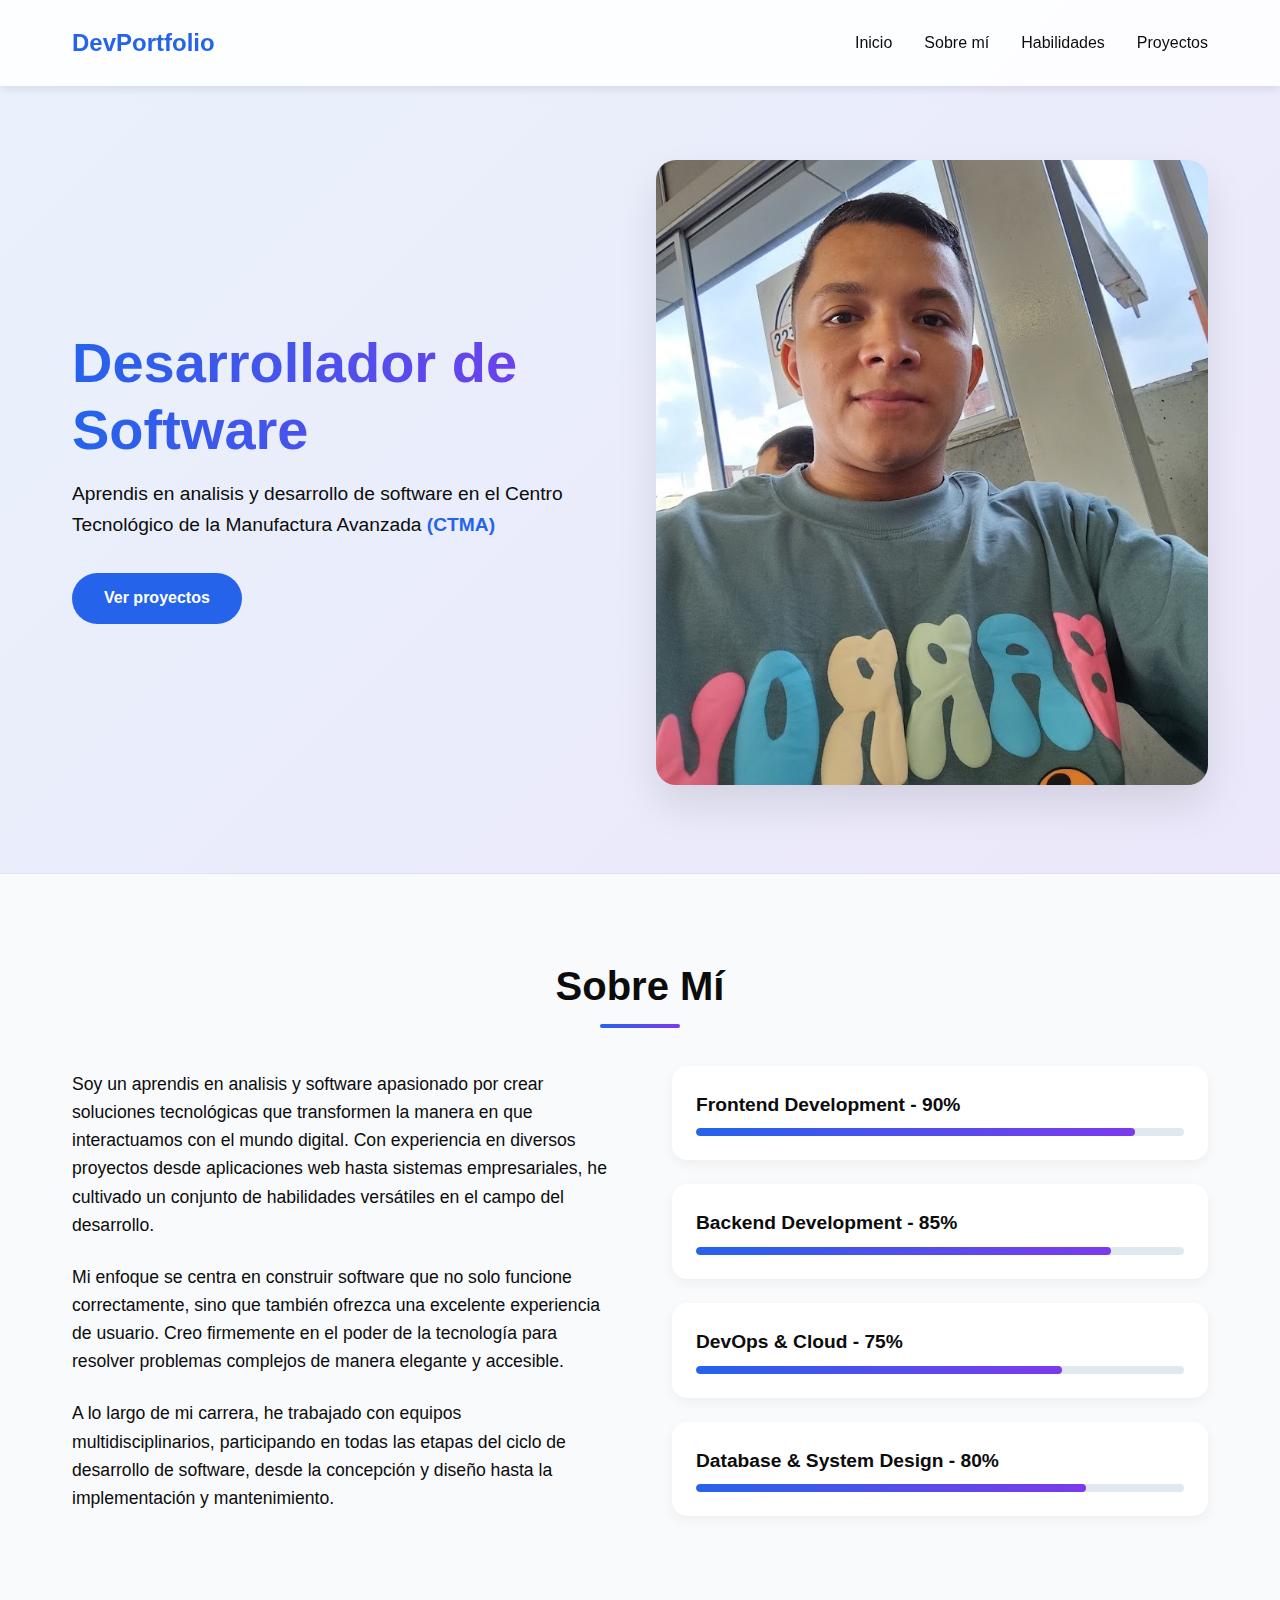
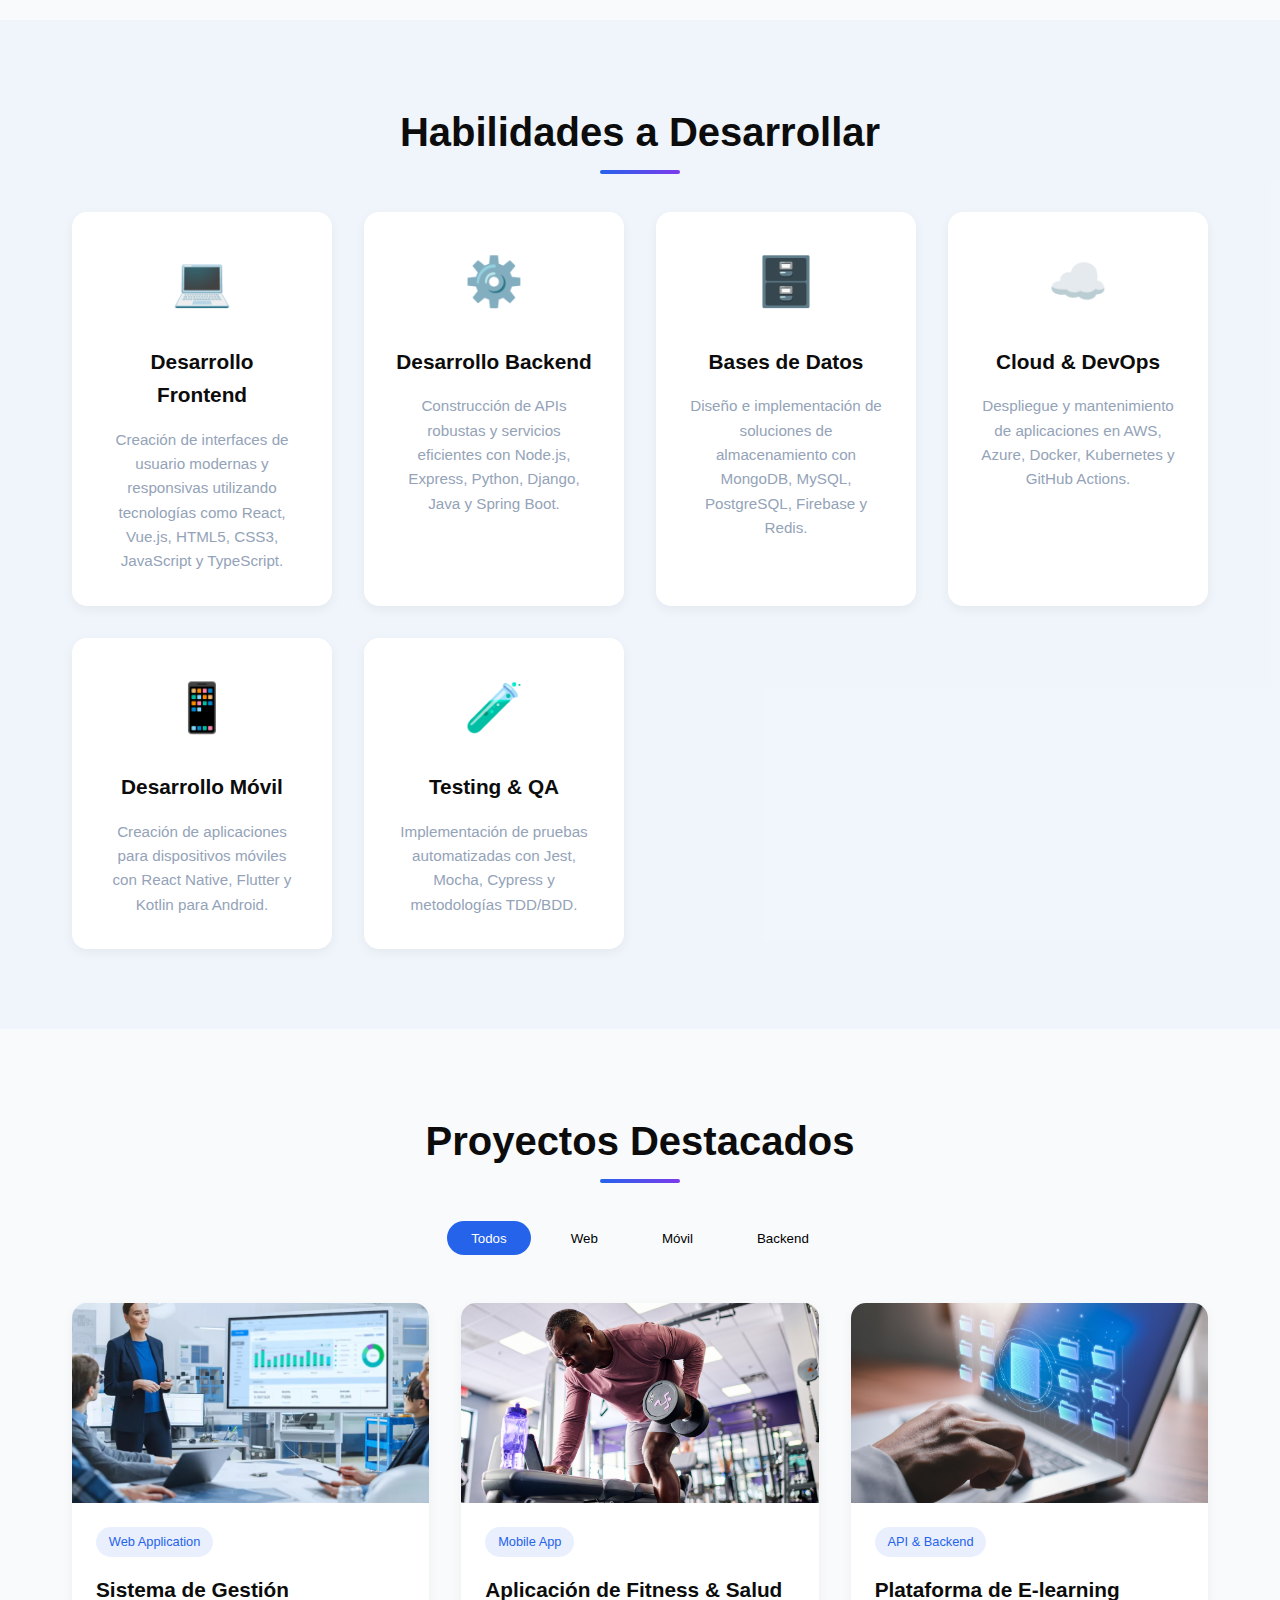
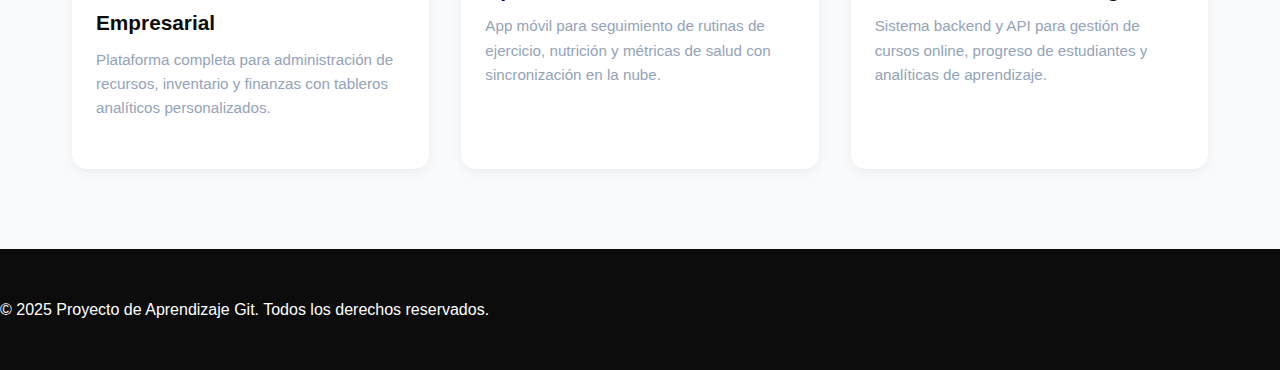
==== Portada.html @ 5f703d99 "actualizando" ====
<!doctype html>
<html lang="es">
<head>
  <meta charset="utf-8">
  <meta name="viewport" content="width=device-width, initial-scale=1">
  <title>Mi Portafolio | Desarrollador de Software</title>
  <link rel="stylesheet" href="css/portada.css">
  <meta name="description" content="">

  <meta property="og:title" content="">
  <meta property="og:type" content="">
  <meta property="og:url" content="">
  <meta property="og:image" content="">
  <meta property="og:image:alt" content="">

  <meta name="theme-color" content="#fafafa">
</head>

<body>
<!-- Header with Navigation -->
<header>
  <div class="container">
    <nav>
      <div class="logo">DevPortfolio</div>
      <div class="nav-links">
        <a href="index.html">Inicio</a>
        <a href="#about">Sobre mí</a>
        <a href="#skills">Habilidades</a>
        <a href="#projects">Proyectos</a>
      </div>
    </nav>
  </div>
</header>

<!-- Hero Section -->
<section id="home" class="hero">
  <div class="container hero-container">
    <div class="hero-content">
      <h1>Desarrollador de Software</h1>
      <p>Aprendis en analisis y desarrollo de software <span class="highlight"></span> en el Centro Tecnológico de la Manufactura Avanzada <span class="highlight">(CTMA)</span></p>
      <a href="#projects" class="btn btn-primary">Ver proyectos</a>
    </div>
    <div class="hero-image">
      <img src="img/IMG_20241206_170007.jpg" alt="Desarrollador profesional">
    </div>
  </div>
</section>

<!-- About Section -->
<section id="about" class="about">
  <div class="container">
    <h2 class="section-title">Sobre Mí</h2>
    <div class="about-content">
      <div class="about-text">
        <p>Soy un aprendis en analisis y software apasionado por crear soluciones tecnológicas que transformen la manera en que interactuamos con el mundo digital. Con experiencia en diversos proyectos desde aplicaciones web hasta sistemas empresariales, he cultivado un conjunto de habilidades versátiles en el campo del desarrollo.</p>
        <p>Mi enfoque se centra en construir software que no solo funcione correctamente, sino que también ofrezca una excelente experiencia de usuario. Creo firmemente en el poder de la tecnología para resolver problemas complejos de manera elegante y accesible.</p>
        <p>A lo largo de mi carrera, he trabajado con equipos multidisciplinarios, participando en todas las etapas del ciclo de desarrollo de software, desde la concepción y diseño hasta la implementación y mantenimiento.</p>
      </div>
      <div class="about-stats">
        <div class="stat-card">
          <h3>Frontend Development - 90%</h3>
          <div class="progress-bar">
            <div class="progress" style="width: 90%;"></div>
          </div>
        </div>
        <div class="stat-card">
          <h3>Backend Development - 85%</h3>
          <div class="progress-bar">
            <div class="progress" style="width: 85%;"></div>
          </div>
        </div>
        <div class="stat-card">
          <h3>DevOps & Cloud - 75%</h3>
          <div class="progress-bar">
            <div class="progress" style="width: 75%;"></div>
          </div>
        </div>
        <div class="stat-card">
          <h3>Database & System Design - 80%</h3>
          <div class="progress-bar">
            <div class="progress" style="width: 80%;"></div>
          </div>
        </div>
      </div>
    </div>
  </div>
</section>

<!-- Skills Section -->
<section id="skills" class="skills">
  <div class="container">
    <h2 class="section-title">Habilidades a Desarrollar</h2>
    <div class="skills-container">
      <div class="skill-card">
        <div class="skill-icon">&#128187;</div>
        <h3>Desarrollo Frontend</h3>
        <p>Creación de interfaces de usuario modernas y responsivas utilizando tecnologías como React, Vue.js, HTML5, CSS3, JavaScript y TypeScript.</p>
      </div>
      <div class="skill-card">
        <div class="skill-icon">⚙️</div>
        <h3>Desarrollo Backend</h3>
        <p>Construcción de APIs robustas y servicios eficientes con Node.js, Express, Python, Django, Java y Spring Boot.</p>
      </div>
      <div class="skill-card">
        <div class="skill-icon">🗄️</div>
        <h3>Bases de Datos</h3>
        <p>Diseño e implementación de soluciones de almacenamiento con MongoDB, MySQL, PostgreSQL, Firebase y Redis.</p>
      </div>
      <div class="skill-card">
        <div class="skill-icon">☁️</div>
        <h3>Cloud & DevOps</h3>
        <p>Despliegue y mantenimiento de aplicaciones en AWS, Azure, Docker, Kubernetes y GitHub Actions.</p>
      </div>
      <div class="skill-card">
        <div class="skill-icon">📱</div>
        <h3>Desarrollo Móvil</h3>
        <p>Creación de aplicaciones para dispositivos móviles con React Native, Flutter y Kotlin para Android.</p>
      </div>
      <div class="skill-card">
        <div class="skill-icon">🧪</div>
        <h3>Testing & QA</h3>
        <p>Implementación de pruebas automatizadas con Jest, Mocha, Cypress y metodologías TDD/BDD.</p>
      </div>
    </div>
  </div>
</section>

<!-- Projects Section -->
<section id="projects" class="projects">
  <div class="container">
    <h2 class="section-title">Proyectos Destacados</h2>
    <div class="project-filters">
      <button class="filter-btn active">Todos</button>
      <button class="filter-btn">Web</button>
      <button class="filter-btn">Móvil</button>
      <button class="filter-btn">Backend</button>
    </div>
    <div class="projects-grid">
      <div class="project-card">
        <div class="project-img">
          <img src="img/BLOG_PAGE_1-1024x683.webp" alt="Proyecto 1">
        </div>
        <div class="project-content">
          <span class="project-category">Web Application</span>
          <h3>Sistema de Gestión Empresarial</h3>
          <p>Plataforma completa para administración de recursos, inventario y finanzas con tableros analíticos personalizados.</p>
          <div class="project-links">
          </div>
        </div>
      </div>
      <div class="project-card">
        <div class="project-img">
          <img src="img/images.jpeg" alt="Proyecto 2">
        </div>
        <div class="project-content">
          <span class="project-category">Mobile App</span>
          <h3>Aplicación de Fitness & Salud</h3>
          <p>App móvil para seguimiento de rutinas de ejercicio, nutrición y métricas de salud con sincronización en la nube.</p>
          <div class="project-links">
          </div>
        </div>
      </div>
      <div class="project-card">
        <div class="project-img">
          <img src="img/Diseño sin título (56)_0.jpg" alt="Proyecto 3">
        </div>
        <div class="project-content">
          <span class="project-category">API & Backend</span>
          <h3>Plataforma de E-learning</h3>
          <p>Sistema backend y API para gestión de cursos online, progreso de estudiantes y analíticas de aprendizaje.</p>
          <div class="project-links">
          </div>
        </div>
      </div>
    </div>
  </div>
</section>

<footer>
  <p>&copy; 2025 Proyecto de Aprendizaje Git. Todos los derechos reservados.</p>
</footer>
<script src="js/script.js"></script>
</body>
</html>
---- css/portada.css ----
:root {
  --primary-color: #2563eb;
  --primary-dark: #1d4ed8;
  --primary-light: #60a5fa;
  --secondary-color: #10b981;
  --dark-color: #0c0c0c;
  --light-color: #f8fafc;
  --gray-color: #94a3b8;
  --accent-color: #7c3aed;
}

* {
  margin: 0;
  padding: 0;
  box-sizing: border-box;
  font-family: 'Segoe UI', 'Roboto', 'Helvetica Neue', sans-serif;
}

html {
  scroll-behavior: smooth;
}

body {
  background-color: var(--light-color);
  color: var(--dark-color);
  line-height: 1.6;
}

a {
  text-decoration: none;
  color: var(--primary-color);
  transition: color 0.3s ease;
}

a:hover {
  color: var(--primary-dark);
}

.container {
  max-width: 1200px;
  margin: 0 auto;
  padding: 0 2rem;
}

/* Header and Navigation */
header {
  position: fixed;
  top: 0;
  left: 0;
  width: 100%;
  background-color: rgba(255, 255, 255, 0.9);
  backdrop-filter: blur(10px);
  box-shadow: 0 2px 10px rgba(0, 0, 0, 0.1);
  z-index: 1000;
}

nav {
  display: flex;
  justify-content: space-between;
  align-items: center;
  padding: 1.5rem 0;
}

.logo {
  font-size: 1.5rem;
  font-weight: 700;
  color: var(--primary-color);
}

.nav-links {
  display: flex;
  gap: 2rem;
}

.nav-links a {
  color: var(--dark-color);
  font-weight: 500;
}

.nav-links a:hover {
  color: var(--primary-color);
}

.contact-btn {
  background-color: var(--primary-color);
  color: white !important;
  padding: 0.5rem 1.5rem;
  border-radius: 30px;
  transition: background-color 0.3s ease;
}

.contact-btn:hover {
  background-color: var(--primary-dark);
}

/* Hero Section */
.hero {
  padding: 10rem 0 5rem;
  background: linear-gradient(135deg, rgba(96, 165, 250, 0.1) 0%, rgba(124, 58, 237, 0.1) 100%);
  border-bottom: 1px solid rgba(0, 0, 0, 0.05);
}

.hero-container {
  display: flex;
  align-items: center;
  justify-content: space-between;
  gap: 2rem;
}

.hero-content {
  flex: 1;
}

.hero-image {
  flex: 1;
  text-align: center;
}

.hero-image img {
  max-width: 100%;
  border-radius: 20px;
  box-shadow: 0 20px 40px rgba(0, 0, 0, 0.1);
  animation: float 6s ease-in-out infinite;
}

@keyframes float {
  0% { transform: translateY(0px); }
  50% { transform: translateY(-20px); }
  100% { transform: translateY(0px); }
}

.hero h1 {
  font-size: 3.5rem;
  font-weight: 800;
  margin-bottom: 1rem;
  line-height: 1.2;
  background: linear-gradient(to right, var(--primary-color), var(--accent-color));
  -webkit-background-clip: text;
  -webkit-text-fill-color: transparent;
}

.hero p {
  font-size: 1.2rem;
  color: var(--dark-color);
  margin-bottom: 2rem;
  max-width: 600px;
}

.highlight {
  color: var(--primary-color);
  font-weight: 600;
}

.btn {
  display: inline-block;
  background-color: var(--primary-color);
  color: white;
  padding: 0.8rem 2rem;
  border-radius: 30px;
  font-weight: 600;
  transition: all 0.3s ease;
  margin-right: 1rem;
  border: none;
  cursor: pointer;
}

.btn-primary {
  background-color: var(--primary-color);
}

.btn-primary:hover {
  background-color: var(--primary-dark);
  transform: translateY(-3px);
  box-shadow: 0 10px 20px rgba(37, 99, 235, 0.2);
}

.btn-secondary {
  background-color: transparent;
  color: var(--primary-color);
  border: 2px solid var(--primary-color);
}

.btn-secondary:hover {
  background-color: var(--primary-color);
  color: white;
  transform: translateY(-3px);
  box-shadow: 0 10px 20px rgba(37, 99, 235, 0.1);
}

/* About Section */
.about {
  padding: 5rem 0;
}

.section-title {
  font-size: 2.5rem;
  font-weight: 700;
  margin-bottom: 3rem;
  text-align: center;
  position: relative;
}

.section-title::after {
  content: "";
  position: absolute;
  bottom: -10px;
  left: 50%;
  transform: translateX(-50%);
  width: 80px;
  height: 4px;
  background: linear-gradient(to right, var(--primary-color), var(--accent-color));
  border-radius: 2px;
}

.about-content {
  display: flex;
  gap: 4rem;
  align-items: center;
}

.about-text {
  flex: 1;
}

.about-text p {
  margin-bottom: 1.5rem;
  font-size: 1.1rem;
}

.about-stats {
  flex: 1;
}

.stat-card {
  background-color: white;
  border-radius: 15px;
  padding: 1.5rem;
  margin-bottom: 1.5rem;
  box-shadow: 0 4px 12px rgba(0, 0, 0, 0.05);
  transition: transform 0.3s ease, box-shadow 0.3s ease;
}

.stat-card:hover {
  transform: translateY(-5px);
  box-shadow: 0 8px 24px rgba(0, 0, 0, 0.1);
}

.stat-card h3 {
  font-size: 1.2rem;
  margin-bottom: 0.5rem;
  color: var(--dark-color);
}

.progress-bar {
  height: 8px;
  background-color: #e2e8f0;
  border-radius: 4px;
  overflow: hidden;
}

.progress {
  height: 100%;
  background: linear-gradient(to right, var(--primary-color), var(--accent-color));
  border-radius: 4px;
}

/* Skills Section */
.skills {
  padding: 5rem 0;
  background-color: rgba(96, 165, 250, 0.05);
}

.skills-container {
  display: grid;
  grid-template-columns: repeat(auto-fill, minmax(250px, 1fr));
  gap: 2rem;
}

.skill-card {
  background-color: white;
  border-radius: 15px;
  padding: 2rem;
  text-align: center;
  box-shadow: 0 4px 12px rgba(0, 0, 0, 0.05);
  transition: transform 0.3s ease, box-shadow 0.3s ease;
}

.skill-card:hover {
  transform: translateY(-5px);
  box-shadow: 0 8px 24px rgba(0, 0, 0, 0.1);
}

.skill-icon {
  margin-bottom: 1.5rem;
  font-size: 3rem;
  color: var(--primary-color);
}

.skill-card h3 {
  font-size: 1.3rem;
  margin-bottom: 1rem;
}

.skill-card p {
  color: var(--gray-color);
  font-size: 0.95rem;
}

/* Projects Section */
.projects {
  padding: 5rem 0;
}

.project-filters {
  display: flex;
  justify-content: center;
  gap: 1rem;
  margin-bottom: 3rem;
}

.filter-btn {
  background-color: transparent;
  border: none;
  padding: 0.6rem 1.5rem;
  border-radius: 30px;
  font-weight: 500;
  cursor: pointer;
  transition: all 0.3s ease;
}

.filter-btn.active, .filter-btn:hover {
  background-color: var(--primary-color);
  color: white;
}

.projects-grid {
  display: grid;
  grid-template-columns: repeat(auto-fill, minmax(350px, 1fr));
  gap: 2rem;
}

.project-card {
  background-color: white;
  border-radius: 15px;
  overflow: hidden;
  box-shadow: 0 4px 12px rgba(0, 0, 0, 0.05);
  transition: transform 0.3s ease, box-shadow 0.3s ease;
}

.project-card:hover {
  transform: translateY(-5px);
  box-shadow: 0 8px 24px rgba(0, 0, 0, 0.1);
}

.project-img {
  width: 100%;
  height: 200px;
  overflow: hidden;
}

.project-img img {
  width: 100%;
  height: 100%;
  object-fit: cover;
  transition: transform 0.5s ease;
}

.project-card:hover .project-img img {
  transform: scale(1.05);
}

.project-content {
  padding: 1.5rem;
}

.project-content h3 {
  font-size: 1.3rem;
  margin-bottom: 0.5rem;
}

.project-category {
  display: inline-block;
  background-color: rgba(37, 99, 235, 0.1);
  color: var(--primary-color);
  padding: 0.3rem 0.8rem;
  border-radius: 20px;
  font-size: 0.8rem;
  margin-bottom: 1rem;
}

.project-content p {
  margin-bottom: 1.5rem;
  color: var(--gray-color);
  font-size: 0.95rem;
}

.project-links {
  display: flex;
  gap: 1rem;
}

.project-links a {
  font-size: 0.9rem;
  display: flex;
  align-items: center;
  gap: 0.3rem;
}

/* Testimonials Section */
.testimonials {
  padding: 5rem 0;
  background-color: rgba(96, 165, 250, 0.05);
}

.testimonials-container {
  max-width: 800px;
  margin: 0 auto;
}

.testimonial {
  background-color: white;
  padding: 2rem;
  border-radius: 15px;
  box-shadow: 0 4px 12px rgba(0, 0, 0, 0.05);
  margin-bottom: 2rem;
}

.testimonial-content {
  margin-bottom: 1.5rem;
  font-size: 1.1rem;
  font-style: italic;
  color: var(--dark-color);
}

.testimonial-author {
  display: flex;
  align-items: center;
  gap: 1rem;
}

.author-img {
  width: 60px;
  height: 60px;
  border-radius: 50%;
  overflow: hidden;
}

.author-img img {
  width: 100%;
  height: 100%;
  object-fit: cover;
}

.author-info h4 {
  font-size: 1.1rem;
  margin-bottom: 0.2rem;
}

.author-info p {
  color: var(--gray-color);
  font-size: 0.9rem;
}

/* Contact Section */
.contact {
  padding: 5rem 0;
}

.contact-container {
  max-width: 800px;
  margin: 0 auto;
}

.contact-form {
  background-color: white;
  padding: 3rem;
  border-radius: 15px;
  box-shadow: 0 8px 30px rgba(0, 0, 0, 0.05);
}

.form-group {
  margin-bottom: 1.5rem;
}

.form-group label {
  display: block;
  margin-bottom: 0.5rem;
  font-weight: 500;
}

.form-control {
  width: 100%;
  padding: 0.8rem;
  border-radius: 8px;
  border: 1px solid #e2e8f0;
  font-size: 1rem;
  transition: border-color 0.3s ease;
}

.form-control:focus {
  outline: none;
  border-color: var(--primary-color);
}

textarea.form-control {
  min-height: 150px;
  resize: vertical;
}

.submit-btn {
  background-color: var(--primary-color);
  color: white;
  padding: 1rem 2rem;
  border: none;
  border-radius: 30px;
  font-size: 1rem;
  font-weight: 600;
  cursor: pointer;
  transition: all 0.3s ease;
  display: inline-block;
}

.submit-btn:hover {
  background-color: var(--primary-dark);
  transform: translateY(-3px);
  box-shadow: 0 10px 20px rgba(37, 99, 235, 0.2);
}

/* Footer */
footer {
  background-color: var(--dark-color);
  color: white;
  padding: 3rem 0;
}

.footer-container {
  display: flex;
  justify-content: space-between;
  flex-wrap: wrap;
  gap: 2rem;
}

.footer-col {
  flex: 1;
  min-width: 200px;
}

.footer-col h3 {
  font-size: 1.5rem;
  margin-bottom: 1.5rem;
  position: relative;
}

.footer-col h3::after {
  content: "";
  position: absolute;
  bottom: -10px;
  left: 0;
  width: 40px;
  height: 3px;
  background: var(--primary-color);
  border-radius: 2px;
}

.footer-links {
  list-style: none;
}

.footer-links li {
  margin-bottom: 0.8rem;
}

.footer-links a {
  color: #e2e8f0;
  transition: color 0.3s ease;
}

.footer-links a:hover {
  color: var(--primary-light);
}

.social-links {
  display: flex;
  gap: 1rem;
  margin-top: 1.5rem;
}

.social-links a {
  display: flex;
  align-items: center;
  justify-content: center;
  width: 40px;
  height: 40px;
  background-color: rgba(255, 255, 255, 0.1);
  border-radius: 50%;
  color: white;
  transition: all 0.3s ease;
}

.social-links a:hover {
  background-color: var(--primary-color);
  transform: translateY(-3px);
}

.footer-bottom {
  border-top: 1px solid rgba(255, 255, 255, 0.1);
  margin-top: 3rem;
  padding-top: 1.5rem;
  text-align: center;
  color: #94a3b8;
}

/* Responsive */
@media screen and (max-width: 991px) {
  .hero h1 {
    font-size: 2.8rem;
  }

  .hero-container {
    flex-direction: column-reverse;
    text-align: center;
  }

  .hero p {
    margin: 0 auto 2rem;
  }

  .about-content {
    flex-direction: column;
    gap: 2rem;
  }
}

@media screen and (max-width: 768px) {
  .nav-links {
    display: none;
  }

  .hero h1 {
    font-size: 2.3rem;
  }

  .section-title {
    font-size: 2rem;
  }

  .projects-grid {
    grid-template-columns: 1fr;
  }

  .contact-form {
    padding: 2rem;
  }
  footer {
    background-color: var(--dark-color);
    color: #bab7b7;
    text-align: center;
    padding: 2rem 0;
    margin-top: 2rem;
  }
}
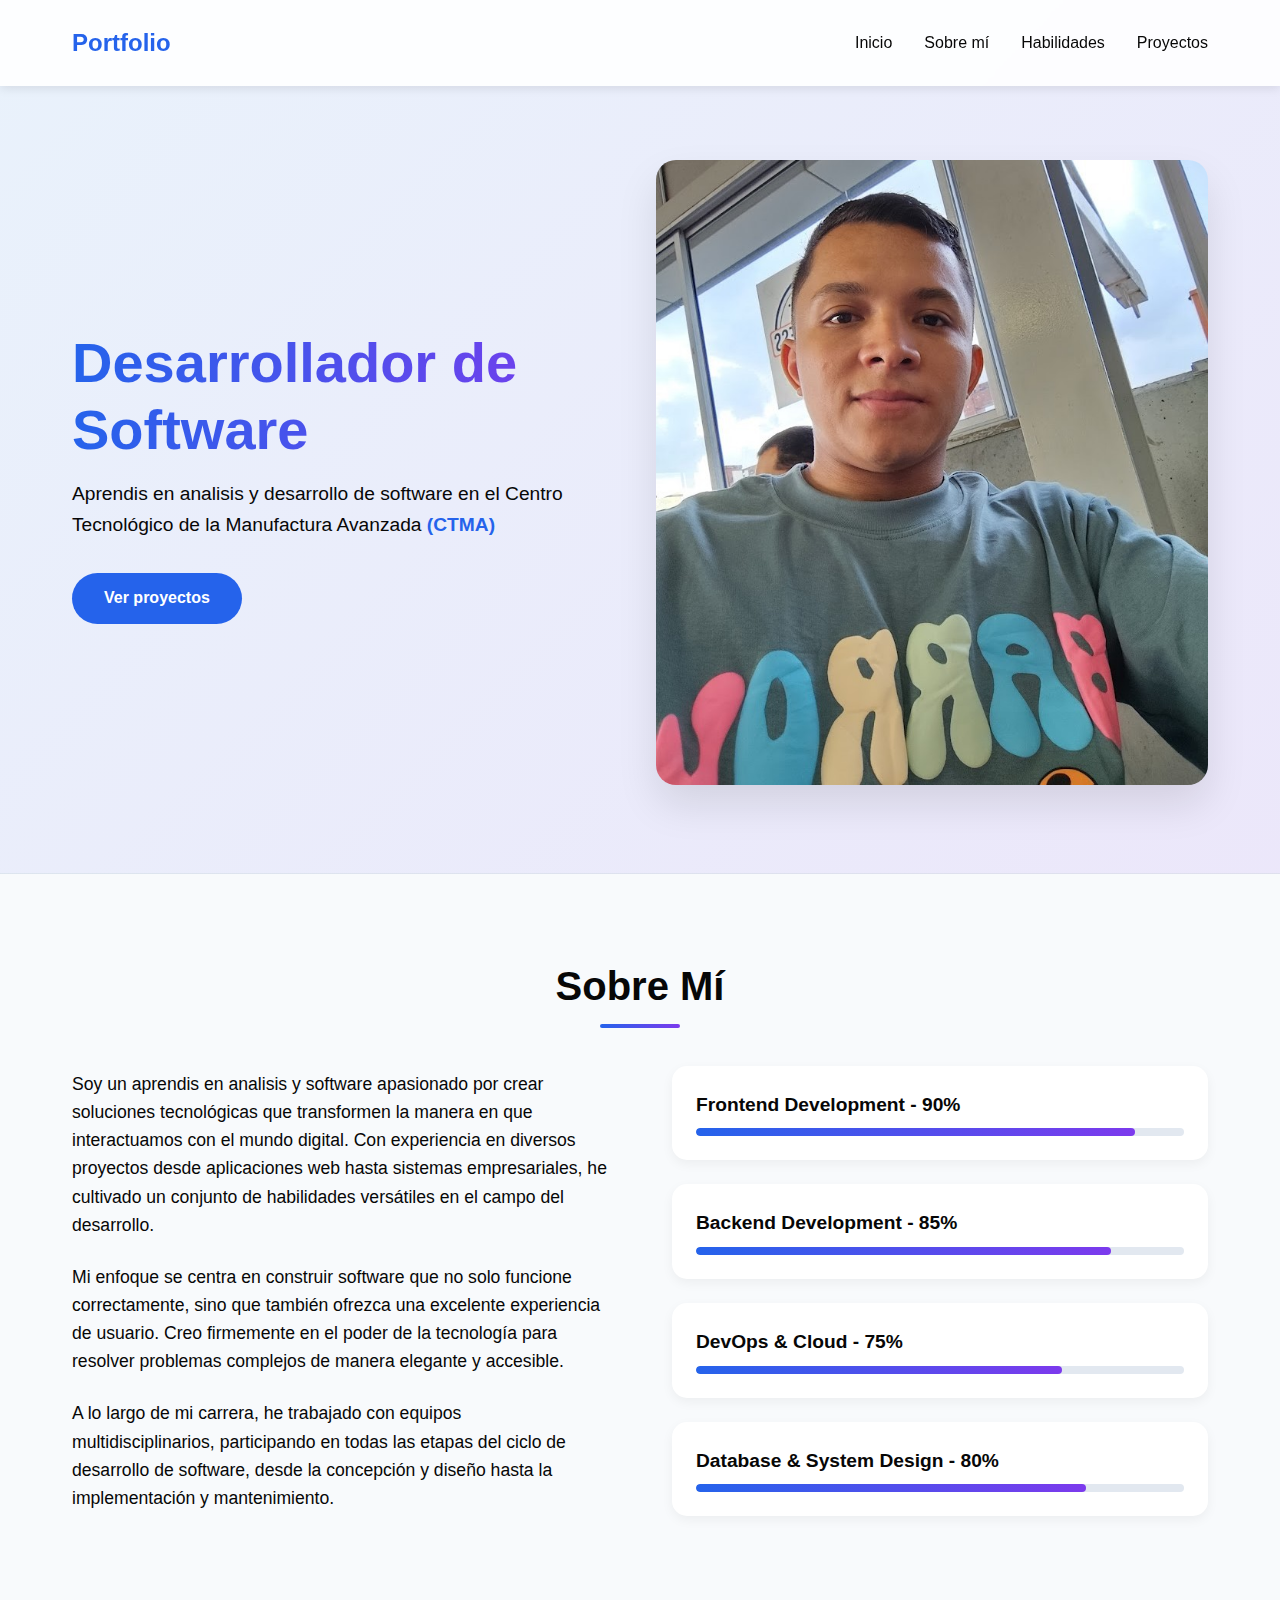
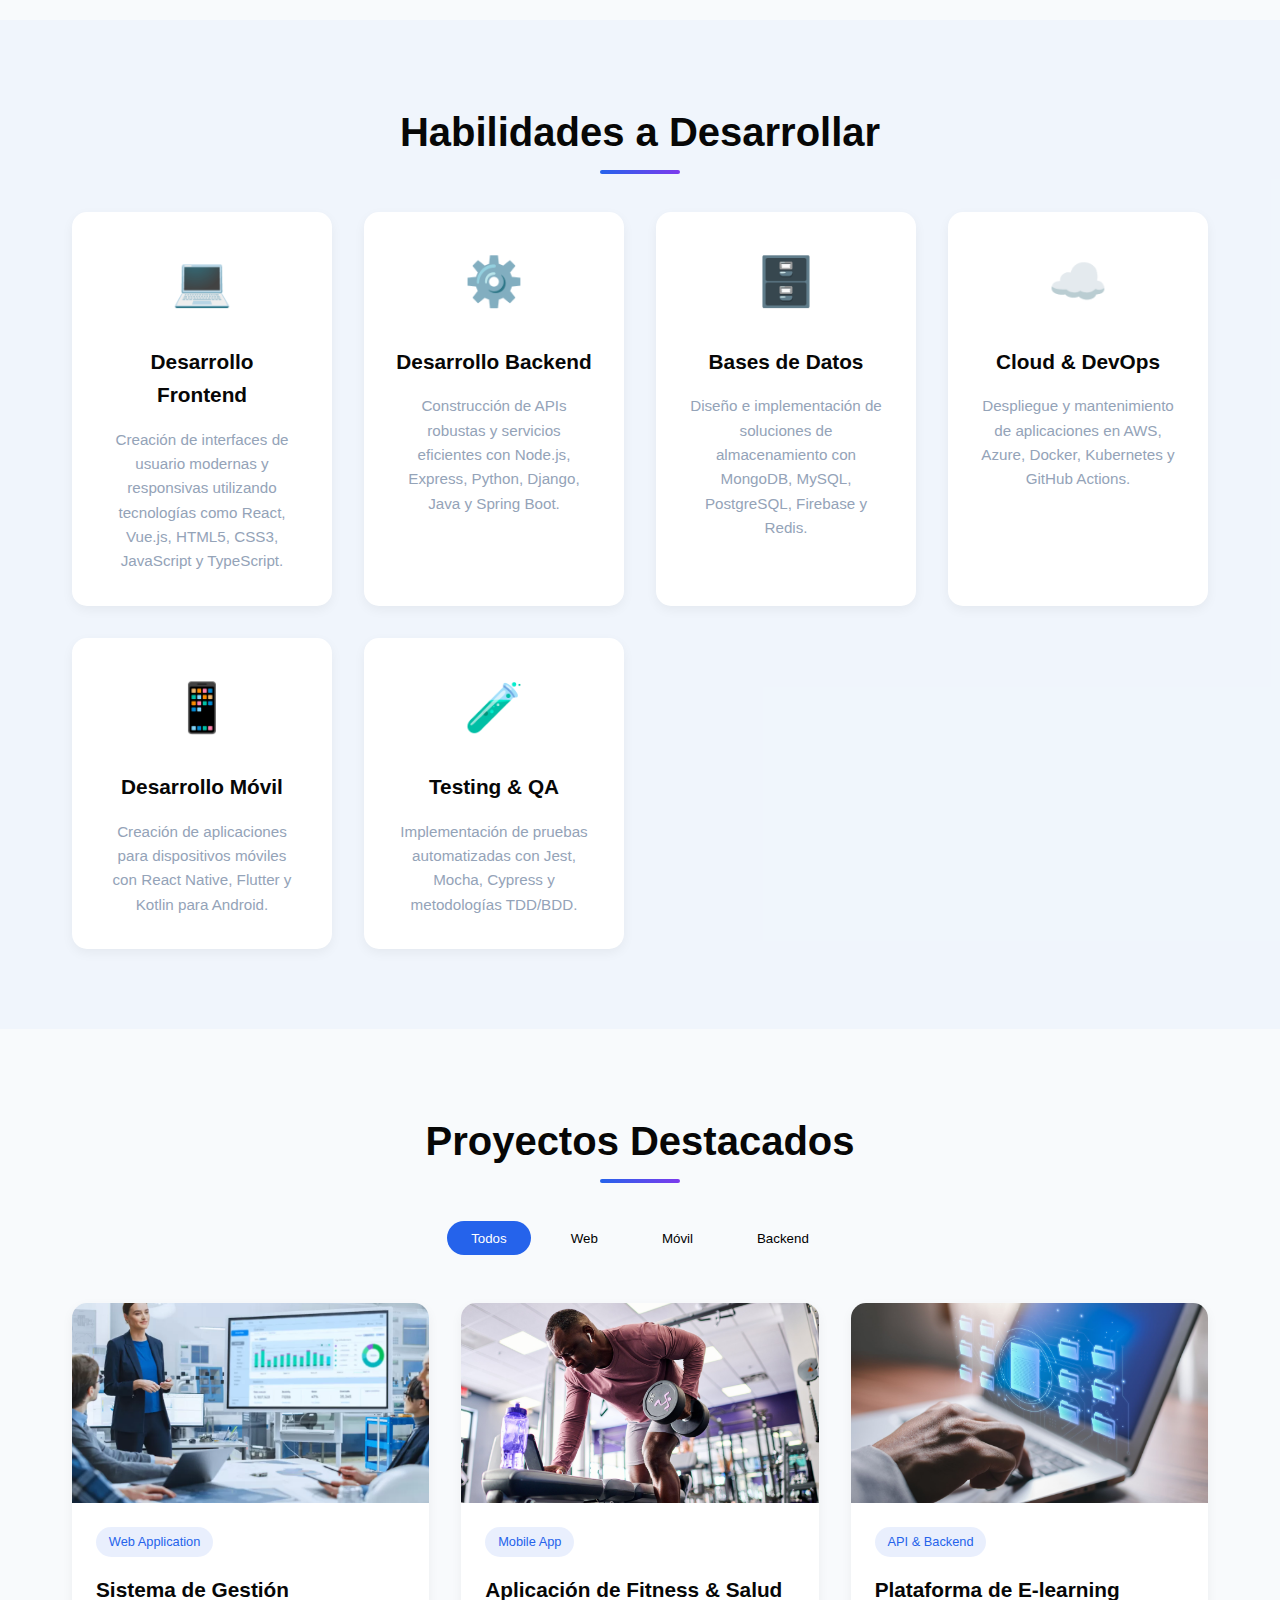
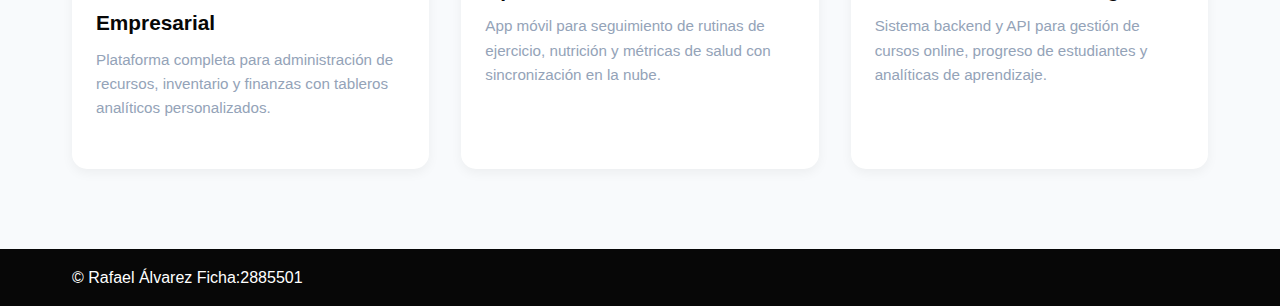
==== commit fdf5e7c3: "Ajustes en los estilos" ====
--- a/Portada.html
+++ b/Portada.html
@@ -21,7 +21,7 @@
 <header>
   <div class="container">
     <nav>
-      <div class="logo">DevPortfolio</div>
+      <div class="logo">Portfolio</div>
       <div class="nav-links">
         <a href="index.html">Inicio</a>
         <a href="#about">Sobre mí</a>
@@ -176,9 +176,13 @@
   </div>
 </section>
 
-<footer>
-  <p>&copy; 2025 Proyecto de Aprendizaje Git. Todos los derechos reservados.</p>
-</footer>
+<!-- Footer Section -->
+  <footer>
+    <div class="container">
+      <p>&copy; Rafael Álvarez <span></span>Ficha:2885501 </p>
+      </div>
+    </div>
+  </footer>
 <script src="js/script.js"></script>
 </body>
 </html>
--- a/css/portada.css
+++ b/css/portada.css
@@ -3,7 +3,7 @@
   --primary-dark: #1d4ed8;
   --primary-light: #60a5fa;
   --secondary-color: #10b981;
-  --dark-color: #0c0c0c;
+  --dark-color: #070707;
   --light-color: #f8fafc;
   --gray-color: #94a3b8;
   --accent-color: #7c3aed;
@@ -530,7 +530,7 @@
 footer {
   background-color: var(--dark-color);
   color: white;
-  padding: 3rem 0;
+  padding: 1rem 0;
 }
 
 .footer-container {
@@ -649,13 +649,6 @@
   }
 
   .contact-form {
-    padding: 2rem;
-  }
-  footer {
-    background-color: var(--dark-color);
-    color: #bab7b7;
-    text-align: center;
-    padding: 2rem 0;
-    margin-top: 2rem;
-  }
-}
+    padding: 1rem;
+  }
+}
